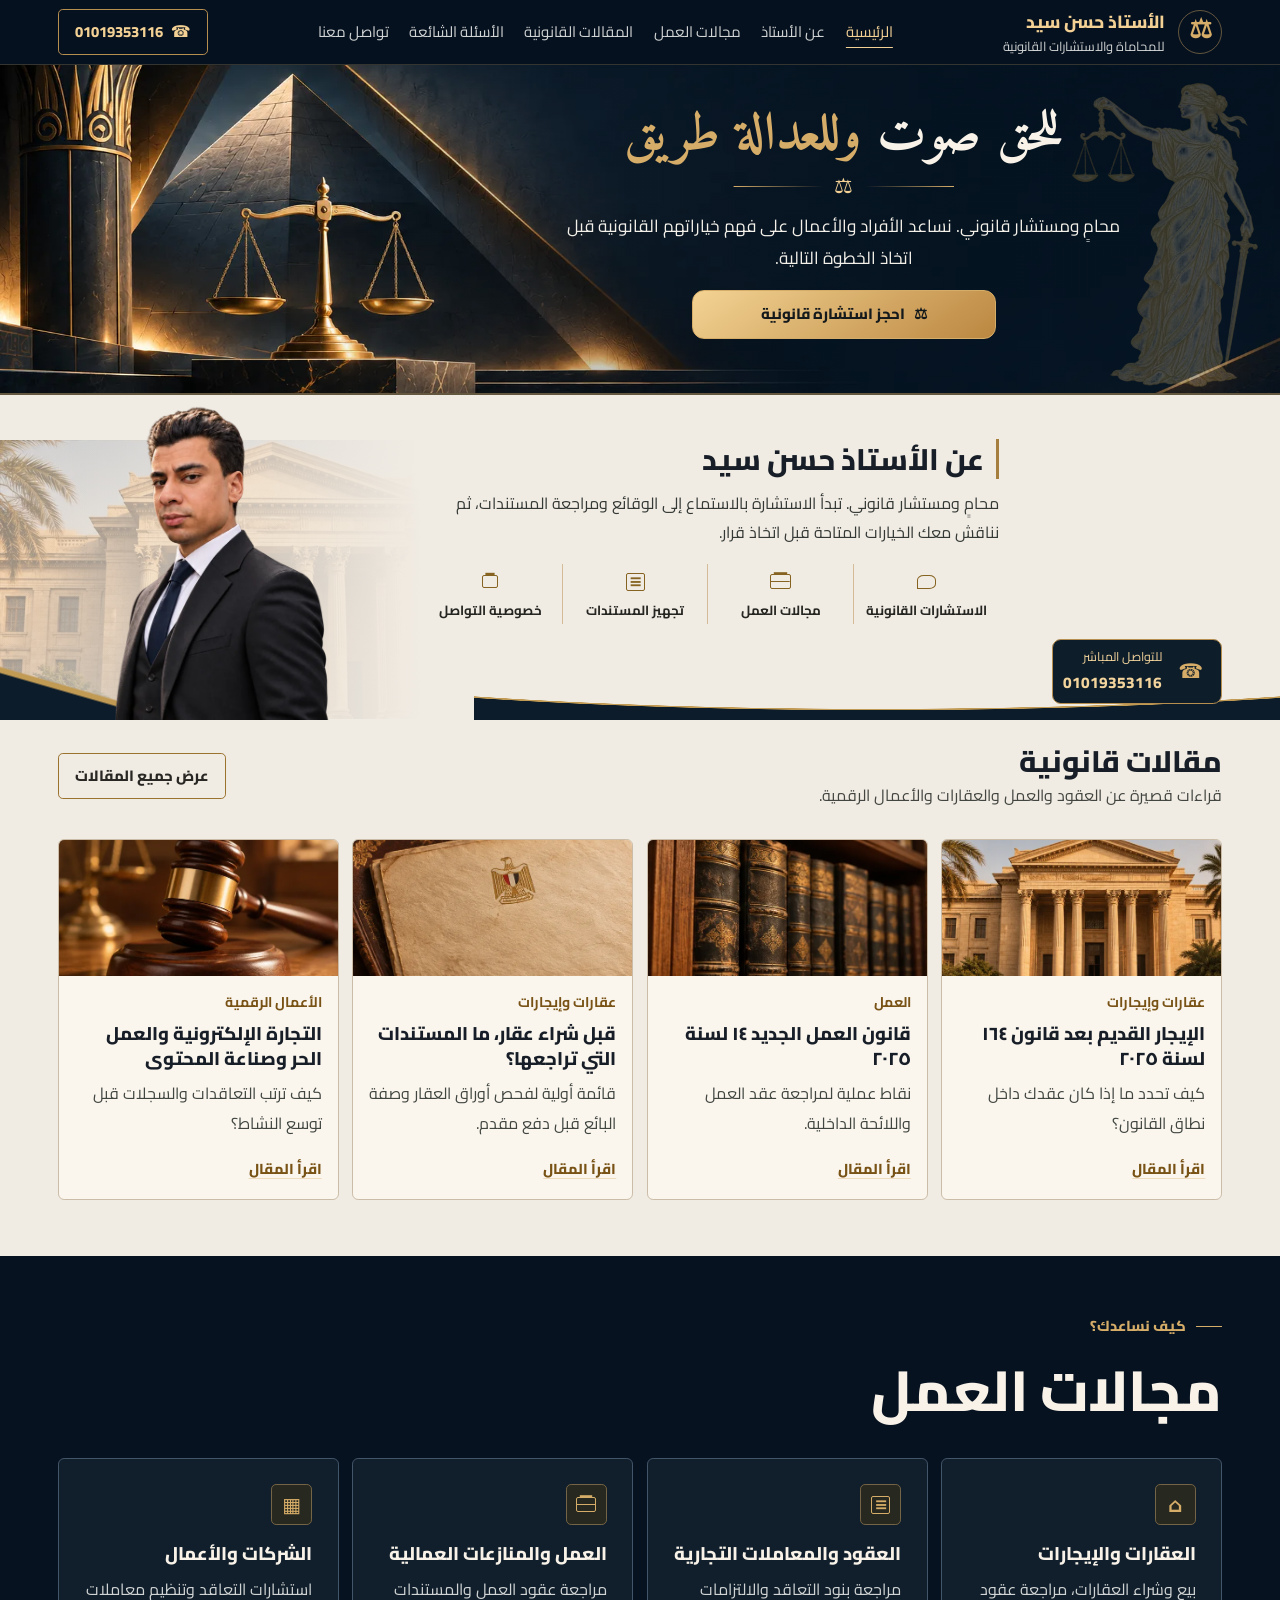
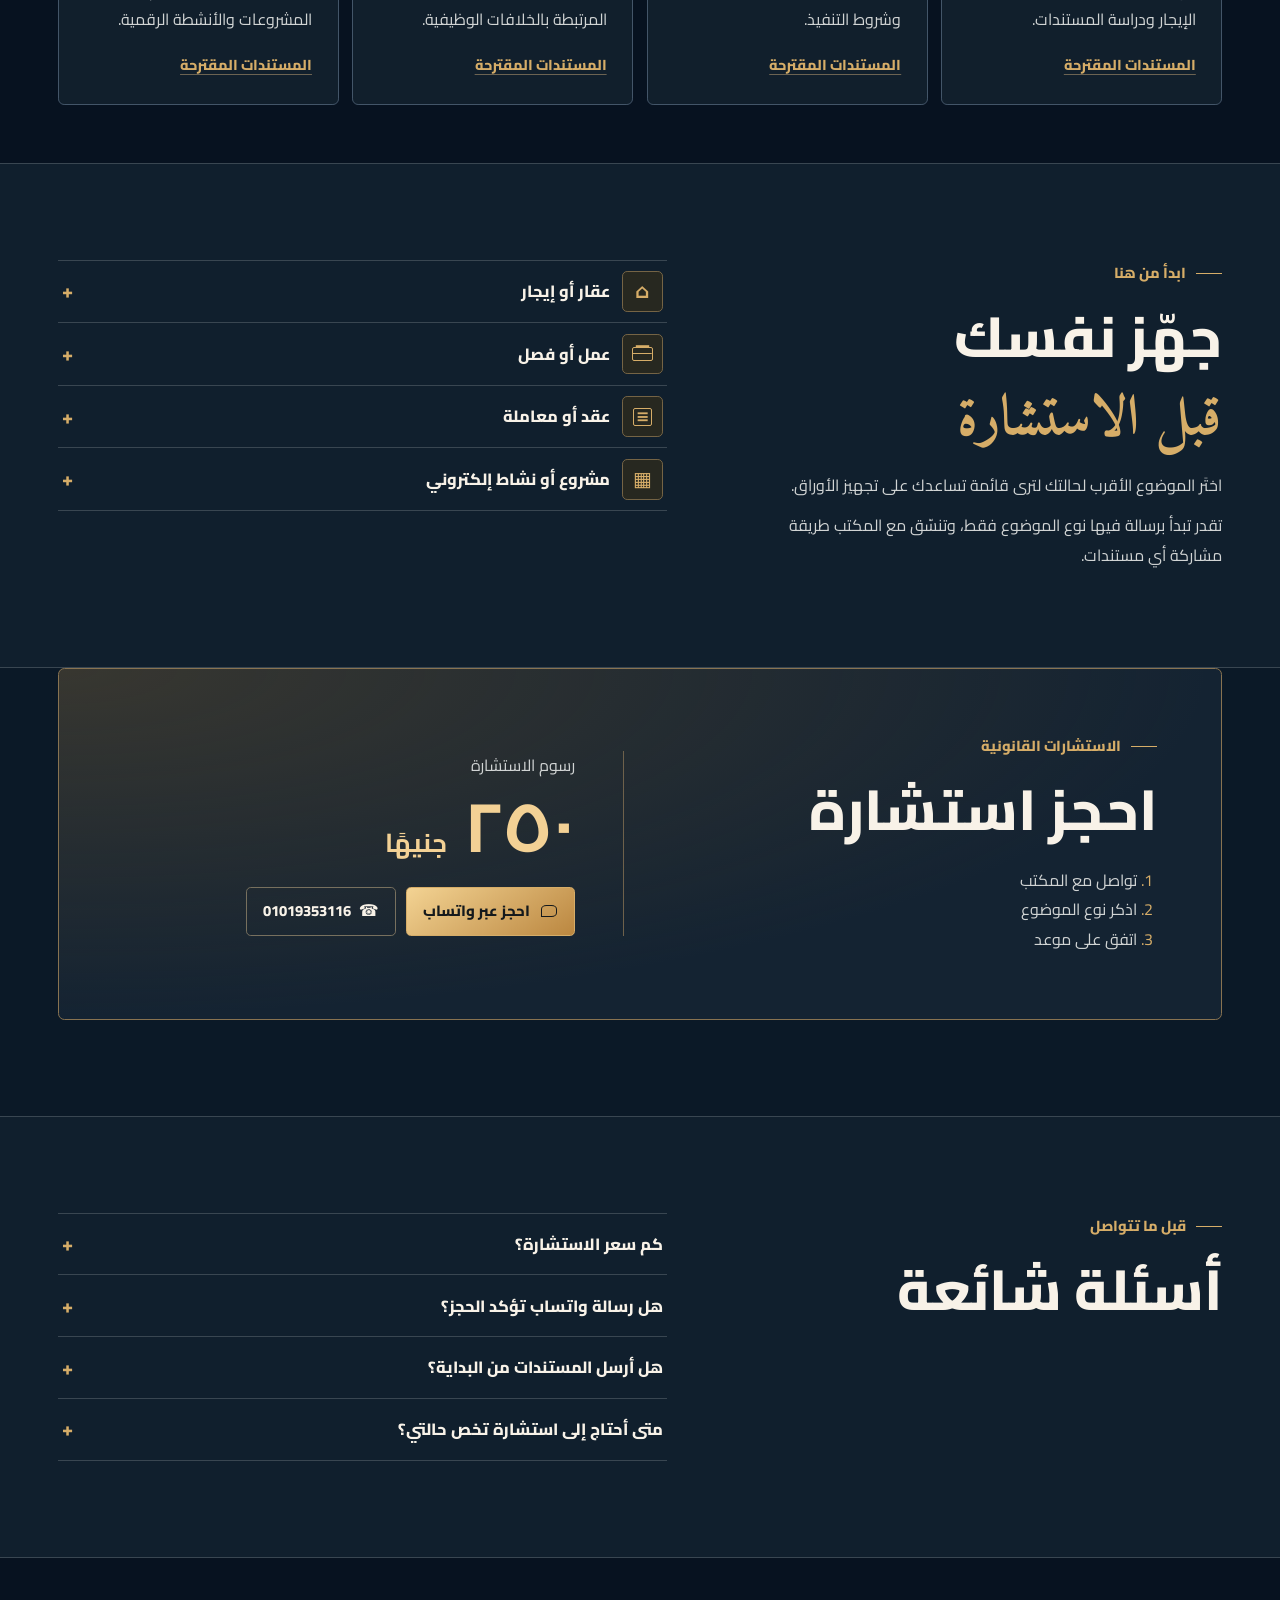
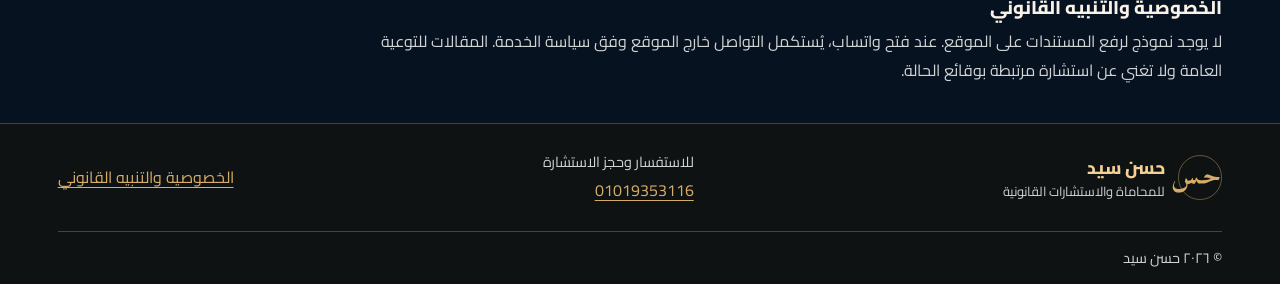
==== index.html @ 7c55c775 "Add approved Hassan Sayed law website" ====
<!doctype html>
<html lang="ar" dir="rtl">
<head>
  <meta charset="utf-8">
  <meta name="viewport" content="width=device-width, initial-scale=1">
  <meta name="theme-color" content="#071220">
  <meta name="description" content="موقع الأستاذ حسن سيد للمحاماة والاستشارات القانونية. تعرّف على مجالات العمل، واقرأ الأدلة القانونية، واحجز استشارتك.">
  <title>حسن سيد | للمحاماة والاستشارات القانونية</title>
  <link rel="preconnect" href="https://fonts.googleapis.com">
  <link rel="preconnect" href="https://fonts.gstatic.com" crossorigin>
  <link href="https://fonts.googleapis.com/css2?family=Amiri:wght@400;700&family=Cairo:wght@400;600;700;800&display=swap" rel="stylesheet">
  <link rel="preload" as="image" href="assets/hero-justice.webp" fetchpriority="high">
  <link rel="stylesheet" href="site.css">
  <script src="site.js" defer></script>
</head>
<body class="home-page">
<a class="skip" href="#main">انتقل للمحتوى</a>
<header class="site-header" id="top">
  <div class="wrap header-inner">
    <a class="brand" href="#top"><span class="brand-mark" aria-hidden="true">⚖</span><span><strong>الأستاذ حسن سيد</strong><small>للمحاماة والاستشارات القانونية</small></span></a>
    <nav id="navigation" aria-label="القائمة الرئيسية"><a class="nav-current" href="#top">الرئيسية</a><a href="#about">عن الأستاذ</a><a href="#practice">مجالات العمل</a><a href="#articles">المقالات القانونية</a><a href="#faq">الأسئلة الشائعة</a><a href="#contact">تواصل معنا</a></nav>
    <a class="btn secondary header-booking" href="tel:+201019353116" aria-label="اتصل على 01019353116"><span class="icon icon-phone" aria-hidden="true"></span><bdi dir="ltr">01019353116</bdi></a>
    <button class="menu-button" type="button" aria-expanded="false" aria-controls="navigation" hidden><span class="icon icon-menu" aria-hidden="true"></span> القائمة</button>
  </div>
</header>
<main id="main">
  <section class="hero" aria-labelledby="hero-title">
    <div class="hero-scene" aria-hidden="true"><span></span><span></span><span></span></div>
    <div class="hero-justice" aria-hidden="true"></div>
    <div class="wrap hero-inner">
      <div class="hero-copy">
        <h1 id="hero-title"><span>للحق صوت</span> <em>وللعدالة طريق</em></h1>
        <div class="hero-ornament" aria-hidden="true">⚖</div>
        <p class="lede">محامٍ ومستشار قانوني. نساعد الأفراد والأعمال على فهم خياراتهم القانونية قبل اتخاذ الخطوة التالية.</p>
        <div class="actions"><a class="btn primary" href="#booking"><span aria-hidden="true">⚖</span> احجز استشارة قانونية</a></div>
      </div>
    </div>
  </section>
  <section class="section about" id="about" aria-labelledby="about-title">
    <div class="wrap about-layout">
      <div class="about-copy">
        <h2 id="about-title">عن الأستاذ حسن سيد</h2>
        <p class="lede">محامٍ ومستشار قانوني. تبدأ الاستشارة بالاستماع إلى الوقائع ومراجعة المستندات، ثم نناقش معك الخيارات المتاحة قبل اتخاذ قرار.</p>
        <nav class="about-links" aria-label="روابط المكتب">
          <a href="#booking"><span class="icon icon-chat" aria-hidden="true"></span>الاستشارات القانونية</a>
          <a href="#practice"><span class="icon icon-case" aria-hidden="true"></span>مجالات العمل</a>
          <a href="#start-here"><span class="icon icon-file" aria-hidden="true"></span>تجهيز المستندات</a>
          <a href="#privacy"><span class="icon icon-lock" aria-hidden="true"></span>خصوصية التواصل</a>
        </nav>
      </div>
      <figure class="about-portrait-frame">
        <img class="about-portrait" src="assets/hassan-cutout.webp" alt="الأستاذ حسن سيد" width="720" height="1080" decoding="async">
      </figure>
      <a class="about-call" href="tel:+201019353116"><span class="icon icon-phone" aria-hidden="true"></span><span>للتواصل المباشر <bdi dir="ltr">01019353116</bdi></span></a>
    </div>
  </section>
  <section class="section articles" id="articles">
    <div class="wrap">
      <header class="section-heading articles-heading"><div><h2>مقالات قانونية</h2><p>قراءات قصيرة عن العقود والعمل والعقارات والأعمال الرقمية.</p></div><button class="btn secondary" type="button" data-article-toggle aria-controls="more-articles" aria-expanded="true" hidden>عرض جميع المقالات</button></header>
      <div class="reading-grid">      <article class="reading-card"><a href="articles/old-rent.html">
        <img class="article-thumb" src="assets/article-court.webp" alt="" width="640" height="360" loading="lazy" decoding="async"><span class="card-category">عقارات وإيجارات</span>
        <h3>الإيجار القديم بعد قانون ١٦٤ لسنة ٢٠٢٥</h3><p>كيف تحدد ما إذا كان عقدك داخل نطاق القانون؟</p><span class="read-link">اقرأ المقال</span>
      </a></article>
      <article class="reading-card"><a href="articles/labor-law.html">
        <img class="article-thumb" src="assets/article-books.webp" alt="" width="640" height="360" loading="lazy" decoding="async"><span class="card-category">العمل</span>
        <h3>قانون العمل الجديد ١٤ لسنة ٢٠٢٥</h3><p>نقاط عملية لمراجعة عقد العمل واللائحة الداخلية.</p><span class="read-link">اقرأ المقال</span>
      </a></article>
      <article class="reading-card"><a href="articles/buying-property.html">
        <img class="article-thumb" src="assets/article-document.webp" alt="" width="640" height="360" loading="lazy" decoding="async"><span class="card-category">عقارات وإيجارات</span>
        <h3>قبل شراء عقار، ما المستندات التي تراجعها؟</h3><p>قائمة أولية لفحص أوراق العقار وصفة البائع قبل دفع مقدم.</p><span class="read-link">اقرأ المقال</span>
      </a></article>
      <article class="reading-card"><a href="articles/ecommerce.html">
        <img class="article-thumb" src="assets/article-gavel.webp" alt="" width="640" height="360" loading="lazy" decoding="async"><span class="card-category">الأعمال الرقمية</span>
        <h3>التجارة الإلكترونية والعمل الحر وصناعة المحتوى</h3><p>كيف ترتب التعاقدات والسجلات قبل توسع النشاط؟</p><span class="read-link">اقرأ المقال</span>
      </a></article>
      <div class="more-articles" id="more-articles">
      <article class="reading-card"><a href="articles/personal-data.html">
        <img class="article-thumb" src="assets/article-document.webp" alt="" width="640" height="360" loading="lazy" decoding="async"><span class="card-category">الأعمال الرقمية</span>
        <h3>حماية بيانات العملاء في المشروعات الصغيرة</h3><p>خطوات لتنظيم البيانات التي يجمعها موقعك أو متجرك.</p><span class="read-link">اقرأ المقال</span>
      </a></article>
      <article class="reading-card"><a href="articles/new-lease.html">
        <img class="article-thumb" src="assets/article-court.webp" alt="" width="640" height="360" loading="lazy" decoding="async"><span class="card-category">عقارات وإيجارات</span>
        <h3>عقد الإيجار الجديد، بنود تراجعها قبل التوقيع</h3><p>راجع المدة والتأمين والصيانة وطريقة التسليم.</p><span class="read-link">اقرأ المقال</span>
      </a></article>
      <article class="reading-card"><a href="articles/online-shopping.html">
        <img class="article-thumb" src="assets/article-gavel.webp" alt="" width="640" height="360" loading="lazy" decoding="async"><span class="card-category">حقوق المستهلك</span>
        <h3>اشتريت أونلاين وواجهتك مشكلة؟</h3><p>ما الذي تحتفظ به قبل التواصل مع البائع أو تقديم شكوى؟</p><span class="read-link">اقرأ المقال</span>
      </a></article>
      <article class="reading-card"><a href="articles/service-contract.html">
        <img class="article-thumb" src="assets/article-books.webp" alt="" width="640" height="360" loading="lazy" decoding="async"><span class="card-category">العقود</span>
        <h3>عقد تقديم خدمة، ما الذي تكتبه قبل بدء الشغل؟</h3><p>نقاط عملية للمستقل وصاحب المشروع قبل الاتفاق.</p><span class="read-link">اقرأ المقال</span>
      </a></article>
      </div></div>
    </div>
  </section>
  <section class="section" id="practice">
    <div class="wrap">
      <header class="section-heading reveal"><p class="eyebrow">كيف نساعدك؟</p><h2>مجالات العمل</h2></header>
      <div class="service-grid"><a class="service-card reveal" href="#prep-property"><span class="icon icon-home" aria-hidden="true"></span><h3>العقارات والإيجارات</h3><p>بيع وشراء العقارات، مراجعة عقود الإيجار ودراسة المستندات.</p><span class="read-link">المستندات المقترحة</span></a><a class="service-card reveal" href="#prep-contracts"><span class="icon icon-file" aria-hidden="true"></span><h3>العقود والمعاملات التجارية</h3><p>مراجعة بنود التعاقد والالتزامات وشروط التنفيذ.</p><span class="read-link">المستندات المقترحة</span></a><a class="service-card reveal" href="#prep-work"><span class="icon icon-case" aria-hidden="true"></span><h3>العمل والمنازعات العمالية</h3><p>مراجعة عقود العمل والمستندات المرتبطة بالخلافات الوظيفية.</p><span class="read-link">المستندات المقترحة</span></a><a class="service-card reveal" href="#prep-business"><span class="icon icon-grid" aria-hidden="true"></span><h3>الشركات والأعمال</h3><p>استشارات التعاقد وتنظيم معاملات المشروعات والأنشطة الرقمية.</p><span class="read-link">المستندات المقترحة</span></a></div>
    </div>
  </section>
  <section class="section start-here" id="start-here">
    <div class="wrap split">
      <header class="section-heading reveal"><p class="eyebrow">ابدأ من هنا</p><h2>جهّز نفسك<br><em>قبل الاستشارة</em></h2><p>اختَر الموضوع الأقرب لحالتك لترى قائمة تساعدك على تجهيز الأوراق.</p><p>تقدر تبدأ برسالة فيها نوع الموضوع فقط، وتنسّق مع المكتب طريقة مشاركة أي مستندات.</p></header>
      <div class="accordions reveal" id="checklists">
        <details id="prep-property"><summary><span class="icon icon-home" aria-hidden="true"></span> عقار أو إيجار</summary><p>جهّز عقد البيع أو الإيجار، سند الملكية المتاح، إيصالات السداد وأي مراسلات مرتبطة بالموضوع.</p></details>
        <details id="prep-work"><summary><span class="icon icon-case" aria-hidden="true"></span> عمل أو فصل</summary><p>جهّز عقد العمل أو العرض الوظيفي، مفردات المرتب، والقرارات أو الرسائل ذات الصلة ورتّبها بالتاريخ.</p></details>
        <details id="prep-contracts"><summary><span class="icon icon-file" aria-hidden="true"></span> عقد أو معاملة</summary><p>جهّز مسودة العقد وبيانات الأطراف والمقابل المتفق عليه، وحدد البنود التي عندك أسئلة عنها.</p></details>
        <details id="prep-business"><summary><span class="icon icon-grid" aria-hidden="true"></span> مشروع أو نشاط إلكتروني</summary><p>جهّز وصفًا للنشاط، وطريقة التحصيل، ونموذج شروط البيع أو الاتفاقات مع العملاء والموردين إن وجد.</p></details>
      </div>
    </div>
  </section>
  <section class="section booking" id="booking">
    <div class="wrap booking-panel reveal">
      <div><p class="eyebrow">الاستشارات القانونية</p><h2>احجز استشارة</h2><ol class="booking-steps"><li>تواصل مع المكتب</li><li>اذكر نوع الموضوع</li><li>اتفق على موعد</li></ol></div>
      <div class="booking-price"><p>رسوم الاستشارة</p><strong>٢٥٠ <small>جنيهًا</small></strong><div class="actions"><a class="btn primary" href="https://wa.me/201019353116?text=%D9%85%D8%B1%D8%AD%D8%A8%D9%8B%D8%A7%D8%8C%20%D8%A3%D8%B1%D8%BA%D8%A8%20%D9%81%D9%8A%20%D8%AD%D8%AC%D8%B2%20%D8%A7%D8%B3%D8%AA%D8%B4%D8%A7%D8%B1%D8%A9%20%D9%82%D8%A7%D9%86%D9%88%D9%86%D9%8A%D8%A9%20%D9%85%D8%B9%20%D8%A7%D9%84%D8%A3%D8%B3%D8%AA%D8%A7%D8%B0%20%D8%AD%D8%B3%D9%86%20%D8%B3%D9%8A%D8%AF."><span class="icon icon-chat" aria-hidden="true"></span> احجز عبر واتساب</a><a class="btn secondary" href="tel:+201019353116"><span class="icon icon-phone" aria-hidden="true"></span> <bdi dir="ltr">01019353116</bdi></a></div></div>
    </div>
  </section>
  <section class="section faq" id="faq">
    <div class="wrap split">
      <header class="section-heading reveal"><p class="eyebrow">قبل ما تتواصل</p><h2>أسئلة شائعة</h2></header>
      <div class="accordions reveal">
        <details><summary>كم سعر الاستشارة؟</summary><p>رسوم الاستشارة ٢٥٠ جنيهًا. يُنسّق الموعد وطريقة الدفع مباشرةً مع المكتب.</p></details>
        <details><summary>هل رسالة واتساب تؤكد الحجز؟</summary><p>الرسالة بداية الطلب، والموعد يتأكد بعد الاتفاق مع المكتب.</p></details>
        <details><summary>هل أرسل المستندات من البداية؟</summary><p>ابدأ بوصف مختصر للموضوع. اتفق مع المكتب أولًا على طريقة آمنة لإرسال المستندات.</p></details>
        <details><summary>متى أحتاج إلى استشارة تخص حالتي؟</summary><p>عندما تحتاج رأيًا مبنيًا على وقائعك ومستنداتك. المقالات هنا للتوعية العامة.</p></details>
      </div>
    </div>
  </section>
  <section class="privacy" id="privacy"><div class="wrap"><h2>الخصوصية والتنبيه القانوني</h2><p>لا يوجد نموذج لرفع المستندات على الموقع. عند فتح واتساب، يُستكمل التواصل خارج الموقع وفق سياسة الخدمة. المقالات للتوعية العامة ولا تغني عن استشارة مرتبطة بوقائع الحالة.</p></div></section>
</main>
<footer class="footer" id="contact">
  <div class="wrap footer-inner">
    <a class="brand" href="#top"><span class="brand-mark" aria-hidden="true">حـس</span><span><strong>حسن سيد</strong><small>للمحاماة والاستشارات القانونية</small></span></a>
    <div class="footer-contact"><span>للاستفسار وحجز الاستشارة</span><a href="tel:+201019353116"><bdi dir="ltr">01019353116</bdi></a></div>
    <a href="#privacy">الخصوصية والتنبيه القانوني</a>
  </div>
  <div class="wrap copyright">© ٢٠٢٦ حسن سيد</div>
</footer>
</body>
</html>
---- site.css ----
:root {
  color-scheme: dark;
  --page: #121718;
  --surface: #1a2020;
  --surface-raised: #202726;
  --gold: #dfbb82;
  --gold-light: #f0d2a3;
  --ink: #f5eee3;
  --muted: #c6c5b9;
  --line: #44483f;
  --serif: "Amiri", Georgia, serif;
  --ease: cubic-bezier(.22,.72,.25,1);
}

* { box-sizing: border-box; }
html { scroll-behavior: smooth; scroll-padding-top: 6.5rem; }
body { margin: 0; background: var(--page); color: var(--ink); font: 400 1rem/1.85 "Cairo", Tahoma, sans-serif; }
[hidden] { display: none !important; }
a { color: inherit; }
h1, h2, h3, p, figure { margin: 0; }
h1, h2, h3 { line-height: 1.36; font-weight: 800; }
h2 { font-size: clamp(2rem, 4.4vw, 3.65rem); }
h3 { font-size: 1.15rem; }
em { font-family: var(--serif); font-style: normal; color: var(--gold); }
a:focus-visible, button:focus-visible, summary:focus-visible { outline: 2px solid var(--gold-light); outline-offset: 4px; }
.wrap { width: min(87%, 78rem); margin-inline: auto; }
.skip { position: fixed; inset: .7rem .7rem auto auto; z-index: 100; padding: .6rem 1rem; border-radius: .3rem; background: var(--gold); color: var(--page); transform: translateY(-160%); }
.skip:focus { transform: translateY(0); }

.site-header {
  position: sticky; top: 0; z-index: 5;
  background: #121718f4; border-bottom: 1px solid var(--line);
  backdrop-filter: blur(12px);
}
.header-inner { display: flex; align-items: center; justify-content: space-between; gap: 1.5rem; min-height: 5.35rem; }
.brand { display: inline-flex; gap: .8rem; align-items: center; text-decoration: none; white-space: nowrap; }
.brand-mark {
  display: grid; place-items: center; flex: 0 0 auto;
  width: 2.8rem; height: 2.8rem; border: 1px solid #9c7d56;
  border-radius: .25rem; background: #24231e; color: var(--gold);
  font: 700 1.4rem/1 var(--serif);
  transition: transform .38s var(--ease), background .25s;
}
.brand strong, .brand small { display: block; line-height: 1.55; }
.brand strong { font-size: 1.1rem; font-weight: 800; }
.brand small { font-size: .81rem; color: var(--muted); }
nav { display: flex; gap: clamp(.8rem, 2.4vw, 2.1rem); align-items: center; }
nav a { text-decoration: none; color: var(--muted); font-size: .94rem; white-space: nowrap; transition: color .2s; }
nav a:focus-visible { color: var(--gold-light); }
.btn, .menu-button {
  display: inline-flex; align-items: center; justify-content: center; gap: .6rem;
  min-height: 2.85rem; padding: .58rem 1rem; border: 1px solid transparent; border-radius: .3rem;
  font: 800 .93rem/1.5 "Cairo", Tahoma, sans-serif; text-decoration: none; text-align: center;
  transition: transform .32s var(--ease), background .24s, border-color .24s, color .24s, box-shadow .24s;
}
.menu-button { display: none; }
.primary { background: var(--gold); color: #1d1a15; border-color: var(--gold); }
.secondary, .menu-button { border-color: #77705e; color: var(--ink); background: transparent; }
.actions { display: flex; flex-wrap: wrap; gap: .65rem; align-items: center; }
.actions .btn { min-height: 3.05rem; }
.btn:active, .menu-button:active, .service-card:active, .reading-card a:active { transform: scale(.975); }

.hero { overflow: hidden; background: radial-gradient(ellipse at 16% 20%, #28251e, transparent 65%), var(--page); border-bottom: 1px solid var(--line); }
.hero-inner { display: grid; grid-template-columns: 1.03fr .97fr; align-items: center; gap: clamp(2rem, 6vw, 6.5rem); padding-block: clamp(2rem, 5vh, 4.25rem); min-height: calc(100svh - 5.35rem); }
.hero-copy { padding-block: 1.75rem; min-width: 0; }
.eyebrow { display: flex; align-items: center; gap: .65rem; color: var(--gold); font-size: .91rem; font-weight: 800; margin-bottom: .8rem; }
.eyebrow::before { content: ""; width: 1.65rem; height: 1px; background: currentColor; flex: 0 0 auto; }
.hero h1 { font-size: clamp(2.8rem, 6.1vw, 5.85rem); line-height: 1.1; }
.hero h1 em { display: inline-block; font-size: 1.13em; line-height: 1.33; }
.lede { color: var(--muted); font-size: clamp(1rem, 1.35vw, 1.17rem); max-width: 35rem; }
.hero .lede { margin-block: .7rem 1.45rem; }
.hero-fee { color: var(--muted); margin-top: 1.3rem; font-size: .94rem; }
.hero-fee strong { color: var(--ink); margin-inline-start: .45rem; }
.portrait { position: relative; height: clamp(28rem, 75svh, 48rem); overflow: hidden; border: 1px solid #77705e; border-radius: .4rem; background: #292722; isolation: isolate; }
.portrait::after { content: ""; position: absolute; z-index: 1; inset: 0; background: linear-gradient(to top, #0e1111ee 0%, transparent 41%); pointer-events: none; }
.portrait img { display: block; width: 100%; height: 100%; object-fit: cover; object-position: 50% 38%; }
.portrait figcaption { position: absolute; z-index: 2; inset: auto 1.35rem 1.35rem; padding-inline-start: .85rem; border-inline-start: 2px solid var(--gold); }
.portrait figcaption strong, .portrait figcaption span { display: block; }
.portrait figcaption span { color: #e3ded3; font-size: .91rem; }
.portrait figcaption strong { font-size: 1.2rem; }

.section { padding-block: clamp(3.75rem, 7.5vw, 7.1rem); }
.about, .start-here, .faq { background: var(--surface); border-block: 1px solid var(--line); }
.split { display: grid; grid-template-columns: .88fr 1.12fr; align-items: start; gap: clamp(1.5rem, 6vw, 6rem); }
.about .split { align-items: center; }
.underlined { display: inline-block; color: var(--gold); text-underline-offset: .33em; margin-top: .8rem; font-weight: 700; }
.section-heading { margin-bottom: 1.75rem; }
.split .section-heading { margin-bottom: 0; }
.section-heading > p:not(.eyebrow) { color: var(--muted); max-width: 36rem; margin-top: .7rem; }
.service-grid, .reading-grid { display: grid; grid-template-columns: repeat(4, minmax(0, 1fr)); gap: .85rem; }
.service-card, .reading-card a {
  display: flex; flex-direction: column; align-items: flex-start; height: 100%; min-width: 0;
  padding: clamp(1rem, 2vw, 1.8rem); border-radius: .38rem; border: 1px solid var(--line);
  background: var(--surface); text-decoration: none; overflow-wrap: anywhere;
  transition: transform .36s var(--ease), background .25s, border-color .25s, box-shadow .25s;
}
.service-card h3, .reading-card h3 { margin-bottom: .55rem; }
.service-card p, .reading-card p { color: var(--muted); margin-bottom: 1.1rem; }
.read-link { margin-top: auto; font-weight: 800; font-size: .9rem; color: var(--gold); text-decoration: underline; text-underline-offset: .3em; text-decoration-color: #dfbb8270; }
.reading-card .icon { align-self: flex-end; margin-bottom: .6rem; }
.service-card .icon { margin-bottom: 1rem; }
.card-category { color: var(--gold); font-size: .88rem; font-weight: 700; margin-bottom: .35rem; }

.accordions { border-top: 1px solid var(--line); }
details { border-bottom: 1px solid var(--line); }
details:target { border-color: var(--gold); }
summary { display: flex; gap: .75rem; min-height: 3.8rem; align-items: center; padding: .65rem .25rem; cursor: pointer; list-style: none; font-size: 1.02rem; font-weight: 800; transition: color .2s; }
summary::-webkit-details-marker { display: none; }
summary::after { content: "+"; flex: 0 0 auto; margin-inline-start: auto; color: var(--gold); font-size: 1.25rem; line-height: 1; }
details[open] summary::after { content: "−"; }
details p { color: var(--muted); padding: 0 .25rem 1.05rem; }
.booking { background: #171c1c; padding-top: 0; }
.articles { background: #171c1c; }
.booking-panel {
  display: grid; grid-template-columns: 1fr 1fr; align-items: center; gap: 2rem;
  padding: clamp(1.4rem, 5vw, 4rem); border: 1px solid #887351; border-radius: .4rem;
  background: radial-gradient(ellipse at left top, #393021, transparent 76%), #22241f;
}
.booking-steps { margin-block: 1.05rem 0; padding-inline-start: 1.25rem; color: var(--muted); }
.booking-steps li::marker { color: var(--gold); }
.booking-price { padding-inline-start: clamp(1rem, 4vw, 3rem); border-inline-start: 1px solid #6e614b; }
.booking-price > p { color: var(--muted); }
.booking-price > strong { display: block; color: var(--gold-light); font-size: clamp(2.55rem, 6vw, 4.5rem); line-height: 1.25; margin-bottom: 1rem; }
.booking-price small { font-size: .36em; font-weight: 700; }
.privacy { padding-block: 2.3rem; background: var(--page); }
.privacy h2 { font-size: 1.15rem; margin-bottom: .45rem; }
.privacy p { max-width: 54rem; color: var(--muted); }
.footer { border-top: 1px solid var(--line); background: #0e1213; }
.footer-inner { display: flex; justify-content: space-between; align-items: center; flex-wrap: wrap; padding-block: 1.6rem; gap: 1.15rem 2rem; }
.footer-contact { display: grid; }
.footer-contact span, .copyright { color: var(--muted); font-size: .9rem; }
.footer a:not(.brand), .article-sources a { color: var(--gold); text-underline-offset: .26em; }
.copyright { padding-block: .8rem; border-top: 1px solid var(--line); }

.article-page { padding: clamp(2.25rem, 6vw, 5.5rem) 6%; background: radial-gradient(ellipse at top, #28251e, transparent 45%), var(--page); }
.article-body { max-width: 46rem; margin: auto; }
.article-body header { padding-bottom: 1.6rem; border-bottom: 1px solid var(--line); margin-bottom: 1.75rem; }
.article-body h1 { font-size: clamp(2rem, 5.4vw, 3.85rem); margin-bottom: .85rem; }
.article-body > p { font-size: clamp(1rem, 1.45vw, 1.15rem); line-height: 2.05; margin-bottom: 1.1rem; }
.article-sources, .article-note { margin-block: 1.6rem; padding: 1rem 1.15rem; border: 1px solid var(--line); border-radius: .35rem; background: var(--surface); }
.article-sources h2 { font-size: 1.08rem; }
.article-sources ul { margin: .4rem 0 0; padding-inline-start: 1.2rem; }
.article-note { color: var(--muted); }

.icon {
  --icon-size: 2.55rem;
  display: inline-grid; place-items: center; flex: 0 0 auto; width: var(--icon-size); height: var(--icon-size);
  color: var(--gold); border-radius: .32rem; border: 1px solid #756445; background: #272820;
  font: 700 1.25rem/1 system-ui, sans-serif; transition: transform .43s var(--ease), background .2s, color .2s;
}
.icon::before { display: block; }
.icon-home::before { content: "⌂"; }
.icon-file::before { content: "≡"; border: 1px solid currentColor; border-radius: 2px; padding: 0 .12em; font-size: .8em; }
.icon-case::before { content: ""; width: .92em; height: .64em; border: 1px solid currentColor; border-radius: 2px; background: linear-gradient(currentColor,currentColor) center 46% / 100% 1px no-repeat; box-shadow: 0 -.28em 0 -.19em currentColor; }
.icon-grid::before { content: "▦"; }
.icon-book::before { content: "§"; }
.icon-phone::before { content: "☎"; }
.icon-chat::before { content: ""; width: .85em; height: .63em; border: 1px solid currentColor; border-radius: 35% 35% 35% 0; }
.icon-calendar::before { content: "▤"; }
.icon-menu::before { content: "☰"; }
.btn .icon, .menu-button .icon { --icon-size: 1.15rem; color: currentColor; background: transparent; border: 0; font-size: 1rem; }
.service-card:focus-visible .icon, .reading-card a:focus-visible .icon, .btn:focus-visible .icon, summary:focus-visible .icon { transform: translateY(-2px) rotate(-8deg); }

@media (hover: hover) and (pointer: fine) {
  nav a:hover, summary:hover { color: var(--gold-light); }
  .btn:hover { transform: translateY(-3px); }
  .primary:hover { background: var(--gold-light); border-color: var(--gold-light); box-shadow: 0 .45rem 1.4rem #0004; }
  .secondary:hover, .menu-button:hover { background: #282a22; border-color: var(--gold); }
  .service-card:hover, .reading-card a:hover { transform: translateY(-4px); background: var(--surface-raised); border-color: #a78b62; box-shadow: 0 .65rem 1.2rem #0004; }
  .brand:hover .brand-mark, .service-card:hover .icon, .reading-card a:hover .icon, .btn:hover .icon, summary:hover .icon { transform: translateY(-3px) rotate(-9deg) scale(1.08); }
}
@media (prefers-reduced-motion: no-preference) {
  .hero-copy { animation: enter .65s var(--ease) both; }
  .portrait { animation: enter .85s var(--ease) both; }
  .reveal.shown, .reading-card.shown { animation: enter .55s var(--ease) both; }
}
@keyframes enter { from { opacity: .35; transform: translateY(.8rem); } to { opacity: 1; transform: translateY(0); } }

@media (max-width: 62rem) {
  .wrap { width: 90%; }
  .header-inner { gap: .8rem; }
  .header-booking { display: none; }
  .service-grid, .reading-grid { grid-template-columns: repeat(2, minmax(0, 1fr)); }
}
@media (max-width: 48rem) {
  html { scroll-padding-top: 5rem; }
  .header-inner { min-height: 4.4rem; flex-wrap: wrap; gap: 0 .6rem; }
  .menu-button { display: inline-flex; order: 1; min-height: 2.65rem; cursor: pointer; padding-inline: .65rem; }
  nav { order: 2; flex-basis: 100%; flex-wrap: wrap; gap: 0 1rem; padding-block: .25rem .5rem; }
  .nav-enhanced nav { display: none; }
  .nav-enhanced nav.open { display: flex; }
  nav a { display: inline-flex; align-items: center; min-height: 2.75rem; }
  .hero-inner, .split, .booking-panel { grid-template-columns: minmax(0, 1fr); }
  .hero-inner { min-height: 0; padding-block: 1.1rem 1.65rem; gap: .5rem; }
  .hero h1 { font-size: clamp(2.6rem, 10vw, 4.4rem); }
  .portrait { height: clamp(22rem, 103vw, 38rem); }
  .portrait img { object-position: 50% 34%; }
  .booking-price { padding-top: 1rem; padding-inline-start: 0; border-inline-start: 0; border-top: 1px solid #6e614b; }
}
@media (max-width: 27rem) {
  .reading-grid { grid-template-columns: minmax(0, 1fr); }
  .service-card .read-link { font-size: .85rem; }
  .brand { gap: .5rem; }
  .brand small { font-size: .72rem; }
  .article-page + .footer .footer-inner { display: grid; }
}
@media (max-width: 21rem) {
  .service-grid { grid-template-columns: minmax(0, 1fr); }
}
@media (prefers-reduced-motion: reduce) {
  html { scroll-behavior: auto; }
  *, *::before, *::after { animation: none !important; transition: none !important; }
}

/* Homepage art direction and short assembly sequence. */
:root { --page:#071220; --surface:#111f2c; --surface-raised:#1b3040; --gold:#d6ad68; --gold-light:#f3d195; --ink:#f8f2e8; --muted:#d1d4d4; --line:#394651; }
.site-header { background:#071220f5; border-color:#907b5655; }
.home-page .wrap { width:min(91%, 96rem); }
.home-page .header-inner { min-height:4rem; gap:.75rem 1.25rem; }
.home-page .brand-mark { order:-1; color:var(--gold); background:transparent; border:1px solid #d6ad6870; border-radius:50%; font-size:1.65rem; }
.home-page .brand strong { color:var(--gold-light); }
.home-page #navigation { gap:clamp(.7rem, 1.6vw, 1.9rem); }
.home-page .nav-current { color:var(--gold-light); text-decoration:underline; text-underline-offset:.65em; }
.home-page .header-booking { color:var(--gold-light); border-color:#b68e50; }
.home-page .hero { position:relative; isolation:isolate; background:#091422; border-bottom:2px solid #d6ad6870; }
.hero-scene, .hero-scene span, .hero::after, .hero-justice { position:absolute; inset:0; pointer-events:none; }
.hero-scene span { background:url("assets/hero-justice.webp") left center / 100% 188% no-repeat; }
.hero-scene span:nth-child(1) { clip-path:inset(0 0 66.5% 0); --piece-x:-1.25rem; }
.hero-scene span:nth-child(2) { clip-path:inset(33.2% 0 33.2% 0); --piece-x:1.25rem; --piece-delay:135ms; }
.hero-scene span:nth-child(3) { clip-path:inset(66.5% 0 0 0); --piece-x:-.9rem; --piece-delay:270ms; }
.home-page .hero::after { content:""; background:linear-gradient(270deg,#09142260, #09142237 58%, transparent 76%); }
.hero-justice { z-index:1; inset:auto 0 0 auto; width:18%; height:96%; background:url("assets/lady-justice.webp") right bottom / contain no-repeat; opacity:.32; }
.home-page .hero-inner { position:relative; z-index:2; display:flex; min-height:clamp(20.5rem,21.5vw,25rem); padding-block:1.6rem 2.6rem; }
.home-page .hero-copy { width:55%; margin-inline-start:5%; padding:0; text-align:center; animation:none; min-width:0; }
.home-page .hero h1 { font:700 clamp(2rem,4.15vw,4.7rem)/1.26 var(--serif); }
.hero h1 span, .home-page .hero h1 em { display:inline-block; font:inherit; }
.hero-ornament { display:flex; align-items:center; justify-content:center; gap:.7rem; color:var(--gold-light); font-size:1.3rem; line-height:1; margin-block:.35rem .85rem; }
.hero-ornament::before, .hero-ornament::after { content:""; width:clamp(2.75rem,7vw,6rem); height:1px; background:linear-gradient(90deg,transparent,var(--gold)); }
.hero-ornament::after { transform:scaleX(-1); }
.home-page .hero .lede { color:#f3f0e9; margin:.4rem auto 1rem; }
.home-page .hero .actions { justify-content:center; }
.home-page .hero .primary { min-width:min(100%,19rem); border-radius:.75rem; }

.home-page .about, .home-page .articles { color:#171e27; background:#f0ebe3; }
.home-page .about { position:relative; isolation:isolate; padding:0; border:0; }
.home-page .about::before { content:""; position:absolute; inset:0; z-index:-1; pointer-events:none; background:linear-gradient(90deg,transparent,#f0ebe3 33%),linear-gradient(0deg,#f0ebe3ab,#f0ebe36b),url("assets/article-court.webp") left bottom / auto 86% no-repeat; }
.home-page .about::after {
  content:""; position:absolute; z-index:-1; inset:auto 0 0; height:4.25rem; pointer-events:none;
  background:
    radial-gradient(ellipse 100% 135% at 50% -49%,transparent 98%,#c19a54 98.4% 99.5%,#0c1c2a 100%) right bottom / 63% 100% no-repeat,
    linear-gradient(16deg,#0c1c2a 23%,#c19a54 24% 26%,transparent 27%) left bottom / 36% 100% no-repeat;
}
.about-layout {
  display:grid; grid-template-columns:minmax(9rem,12.5rem) minmax(0,1fr) minmax(0,.58fr);
  grid-template-areas:"call bio portrait"; position:relative; min-height:20.3rem;
  column-gap:clamp(.8rem,1.85vw,2rem); align-items:center;
}
.about-copy { grid-area:bio; position:relative; z-index:2; width:100%; padding-block:1.55rem 4.8rem; }
.about h2 { font:800 clamp(1.65rem,2.32vw,2.45rem)/1.35 "Cairo",Tahoma,sans-serif; padding-inline-start:.72rem; border-inline-start:3px solid #a67e3e; }
.about .lede { color:#343935; font-size:1rem; line-height:1.8; margin:.65rem 0 1.1rem; }
.about-links { display:grid; grid-template-columns:repeat(4,minmax(0,1fr)); gap:.4rem 0; padding:0; }
.about-links a { display:flex; min-width:0; flex-direction:column; align-items:center; justify-content:flex-start; gap:.3rem; padding:.2rem .38rem; color:#252521; font-size:.83rem; font-weight:700; line-height:1.5; white-space:normal; text-align:center; }
.about-links a + a { border-inline-start:1px solid #b78e4e80; }
.about-links a:hover, .about-links a:focus-visible { color:#724911; }
.about-links .icon { background:transparent; border:0; color:#866321; width:1.8rem; height:1.8rem; }
.icon-lock::before { content:""; width:.7em; height:.55em; border:1px solid currentColor; border-radius:.1em; box-shadow:0 -.28em 0 -.17em currentColor; }
.about-portrait-frame { grid-area:portrait; position:relative; z-index:1; align-self:end; width:100%; height:clamp(20rem,23vw,26rem); margin-top:-3.15rem; overflow:hidden; }
.about-portrait { width:100%; height:100%; display:block; object-fit:cover; object-position:50% 0%; }
.about-call { grid-area:call; z-index:3; align-self:end; justify-self:start; margin-bottom:1rem; display:flex; align-items:center; gap:.5rem; color:#f2d49c; background:#0e1d2a; border:1px solid #b78e4e; border-radius:.55rem; padding:.35rem .65rem; font-size:.78rem; text-decoration:none; }
.about-call bdi { display:block; font-size:.97rem; font-weight:800; }
.about-call .icon { border:none; background:transparent; }
.home-page .articles { padding-block:1.35rem 3.5rem; }
.articles-heading { display:flex; justify-content:space-between; align-items:center; flex-wrap:wrap; gap:1rem; }
.articles-heading h2 { font:800 clamp(1.65rem,2.32vw,2.45rem)/1.35 "Cairo",Tahoma,sans-serif; }
.articles-heading p { color:#434640; }
.articles-heading .btn { border-color:#9b732e; color:#282723; cursor:pointer; }
.articles-heading .btn:hover { background:#e4d7c2; }
.more-articles { display:contents; }
.home-page .reading-card { min-width:0; }
.home-page .reading-card a { background:#faf6ee; border-color:#cbbca7; overflow:hidden; padding:0 1rem 1rem; }
.home-page .reading-card a:hover { background:#fffaf2; }
.home-page .reading-card p { color:#414640; }
.home-page .reading-card .card-category, .home-page .reading-card .read-link { color:#795316; }
.home-page .articles :focus-visible, .about-links :focus-visible { outline-color:#795316; }
.article-thumb { display:block; width:calc(100% + 2rem); max-width:none; height:auto; aspect-ratio:2.05; object-fit:cover; margin:0 -1rem .8rem; }
.home-page #practice { padding-block:clamp(2.5rem,4.5vw,4.5rem); }
.booking { background:#0b1927; }
.start-here, .faq { background:#101f2d; }
.booking-panel { background:radial-gradient(ellipse at left top,#6d542d66,transparent 70%),#142332; }
.primary { background:linear-gradient(145deg,#f3d393,#bb8740); color:#14191c; border-color:#d6ad68; }
.service-card { border-color:#435568; }

@media (prefers-reduced-motion:no-preference) {
  .hero.assemble, .about-portrait.assemble { --assembly-ease:cubic-bezier(.32,.08,.23,1); }
  .hero.assemble .hero-scene span { animation:scene-piece 850ms var(--assembly-ease) var(--piece-delay,0ms) backwards; }
  .hero.assemble .hero-justice { animation:justice-piece 780ms var(--assembly-ease) 230ms backwards; }
  .hero.assemble h1 span, .hero.assemble h1 em, .hero.assemble .hero-ornament, .hero.assemble .lede, .hero.assemble .actions {
    animation:hero-type 650ms var(--assembly-ease) var(--type-delay,300ms) backwards;
  }
  .hero.assemble h1 em { --type-delay:440ms; }
  .hero.assemble .hero-ornament { --type-delay:550ms; }
  .hero.assemble .lede { --type-delay:620ms; }
  .hero.assemble .actions { --type-delay:760ms; }
  .about-portrait.assemble { animation:portrait-piece 1020ms var(--assembly-ease) backwards; }
}
@keyframes scene-piece {
  from { opacity:.72; transform:translateX(var(--piece-x)); }
  to { opacity:1; transform:none; }
}
@keyframes justice-piece {
  from { opacity:.19; transform:translateX(.55rem); }
  to { opacity:.32; transform:none; }
}
@keyframes hero-type {
  from { opacity:.62; transform:translateY(.55rem); }
  to { opacity:1; transform:none; }
}
@keyframes portrait-piece {
  from { opacity:.65; clip-path:polygon(12% 0, 100% 0, 100% 100%, 26% 100%); transform:translateX(-.55rem); }
  to { opacity:1; clip-path:polygon(0 0, 100% 0, 100% 100%, 0 100%); transform:none; }
}

@media(max-width:68rem) {
  .home-page .header-booking { display:none; }
  .home-page .about::after { height:2.6rem; }
  .about-layout { grid-template-columns:minmax(0,1fr) minmax(0,.65fr); grid-template-areas:"bio portrait" "call portrait"; min-height:0; }
  .about-copy { padding-block:1.6rem .8rem; }
  .about-call { margin-bottom:1rem; }
  .about-portrait-frame { height:19.25rem; margin-top:-1.5rem; }
}
@media(max-width:60rem) {
  .home-page .header-inner { flex-wrap:wrap; }
  .home-page .menu-button { display:inline-flex; order:1; cursor:pointer; }
  .home-page #navigation { order:2; flex-basis:100%; flex-wrap:wrap; padding-block:.3rem .6rem; }
  .home-page #navigation a { display:inline-flex; align-items:center; min-height:2.5rem; }
  .home-page .nav-enhanced #navigation { display:none; }
  .home-page .nav-enhanced #navigation.open { display:flex; }
}
@media(max-width:48rem) {
  .home-page .brand-mark { width:2.3rem; height:2.3rem; font-size:1.35rem; }
  .home-page .brand strong { font-size:1rem; }
  .home-page .brand small { font-size:.7rem; }
  .home-page .hero-inner { min-height:26rem; padding-block:2.75rem; }
  .home-page .hero-copy { width:100%; margin:0; }
  .home-page .hero h1 { font-size:clamp(2rem,8.4vw,3.6rem); }
  .hero-scene span { background-size:cover; background-position:30% center; }
  .home-page .hero::after { background:linear-gradient(0deg,#06101be0,#06101ba6 65%,#06101b75); }
  .hero-justice { display:none; }
  .about-layout { grid-template-columns:minmax(0,1fr); grid-template-areas:"bio" "portrait" "call"; row-gap:.6rem; }
  .about-copy { padding-block:1.25rem .2rem; }
  .about-portrait-frame { justify-self:center; width:min(78%,20rem); height:clamp(13rem,59vw,18rem); margin:0; }
  .about-call { justify-self:center; margin-block:.25rem 1rem; }
  .home-page .about::after { display:none; }
  .about-links { grid-template-columns:repeat(2,minmax(0,1fr)); }
  .about-links a { min-height:3.5rem; }
  .about-links a:nth-child(odd) { border-inline-start:0; }
  .articles-heading { align-items:flex-start; gap:.55rem; }
}
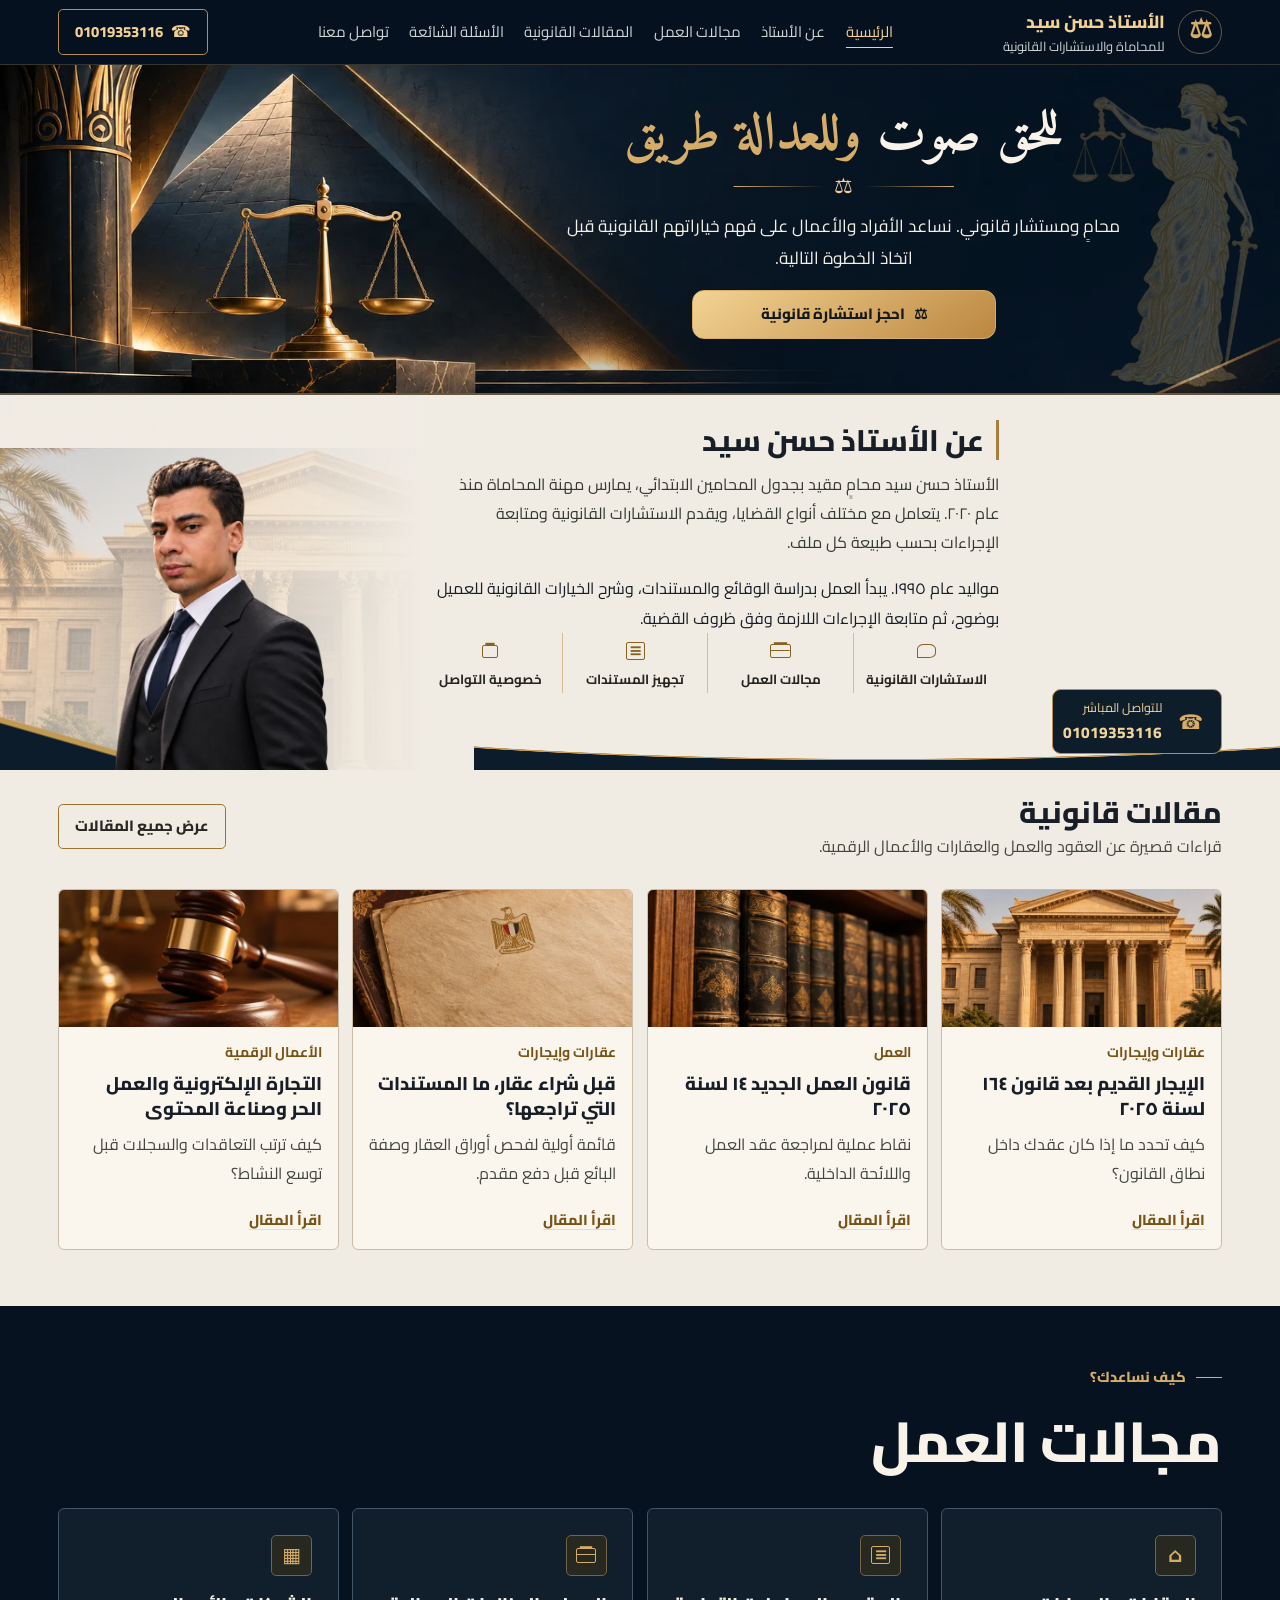
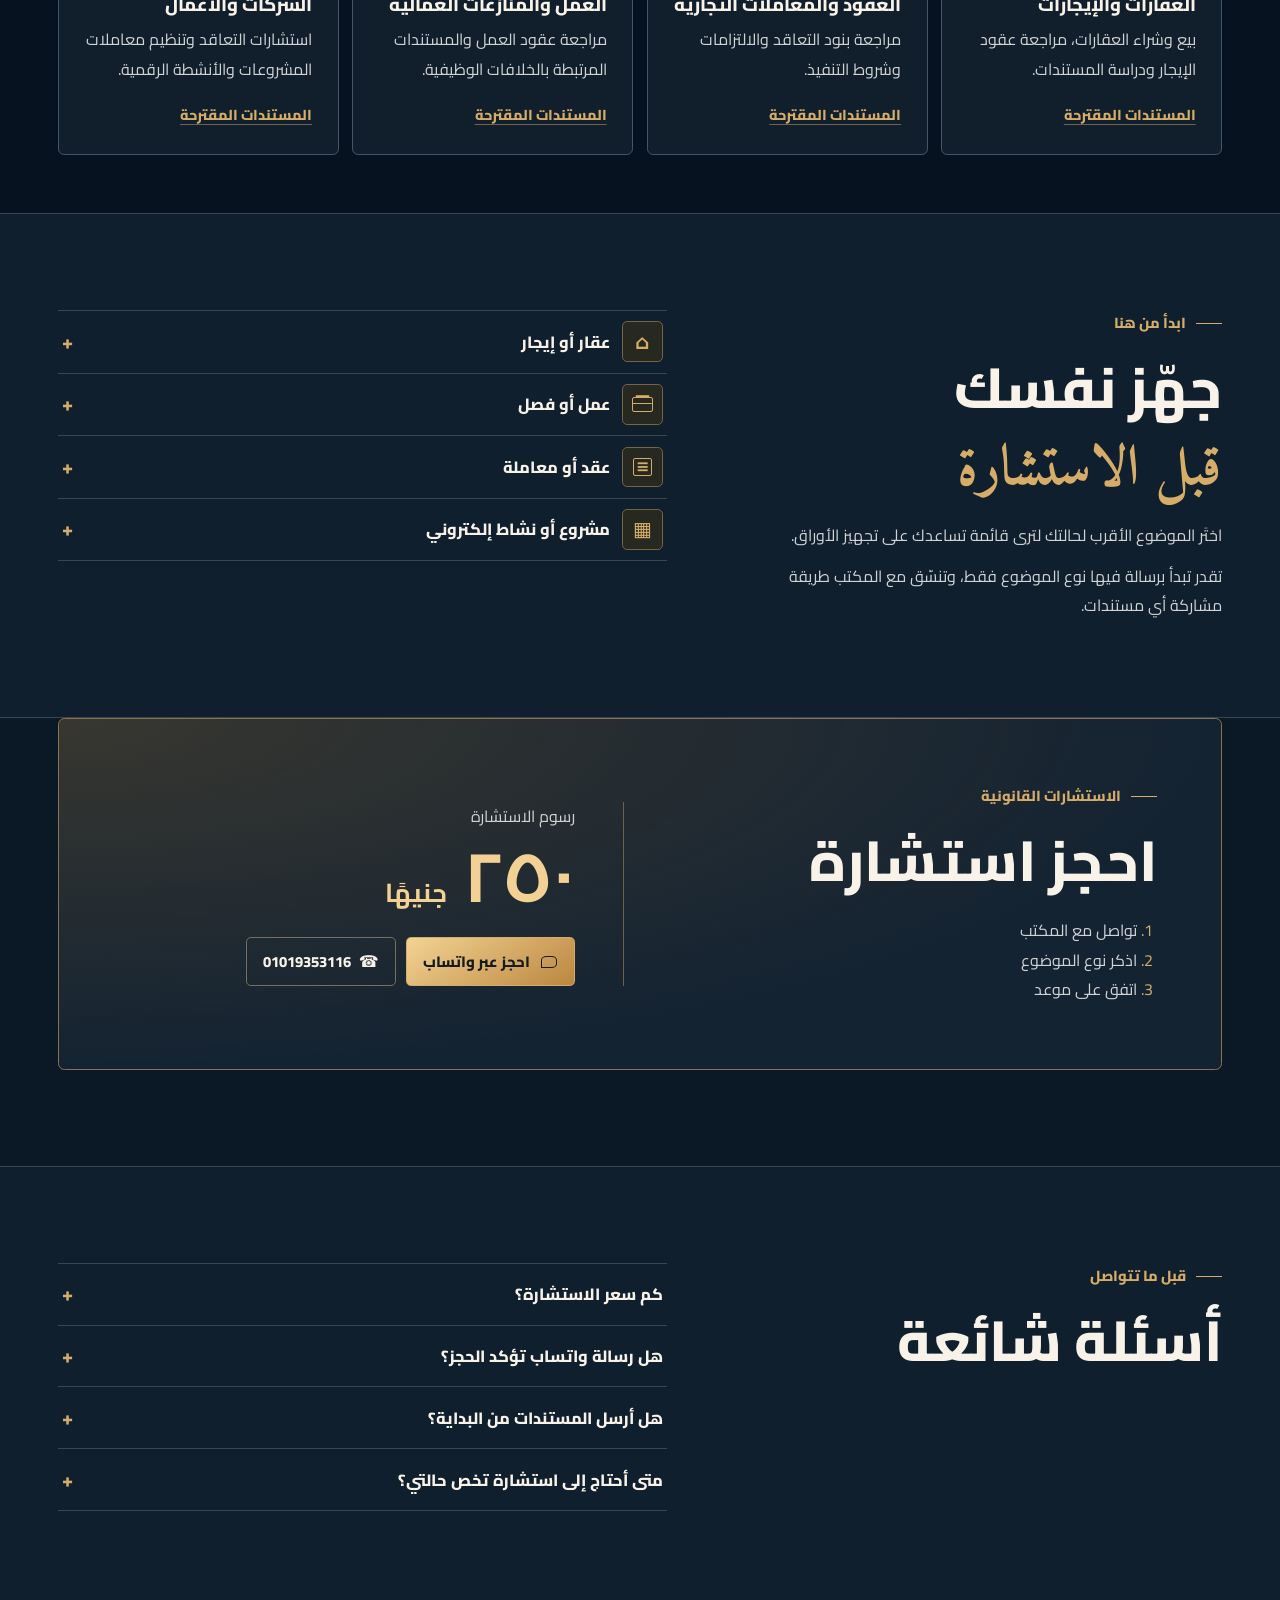
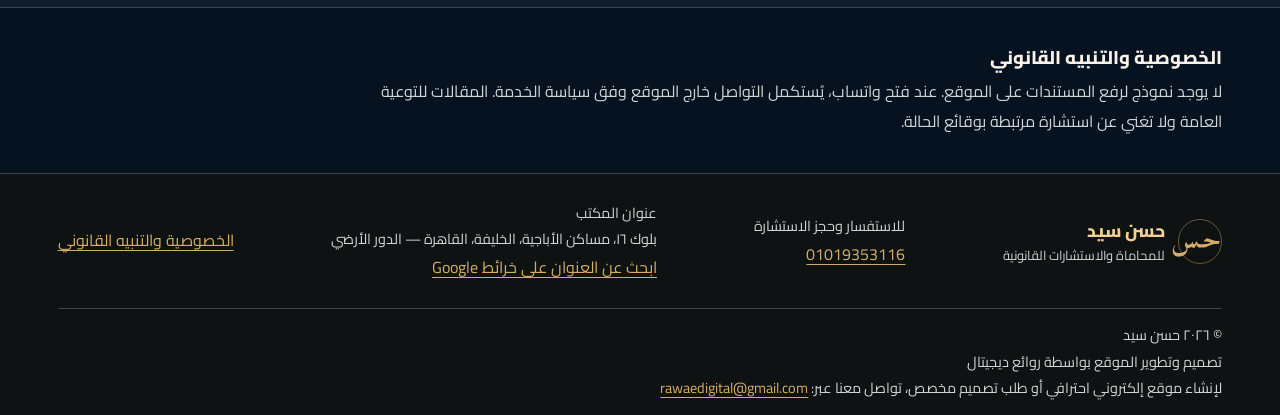
==== commit 00aaa3be: "Add attorney biography, office address and studio credit" ====
--- a/index.html
+++ b/index.html
@@ -40,7 +40,8 @@
     <div class="wrap about-layout">
       <div class="about-copy">
         <h2 id="about-title">عن الأستاذ حسن سيد</h2>
-        <p class="lede">محامٍ ومستشار قانوني. تبدأ الاستشارة بالاستماع إلى الوقائع ومراجعة المستندات، ثم نناقش معك الخيارات المتاحة قبل اتخاذ قرار.</p>
+        <p class="lede">الأستاذ حسن سيد محامٍ مقيد بجدول المحامين الابتدائي، يمارس مهنة المحاماة منذ عام ٢٠٢٠. يتعامل مع مختلف أنواع القضايا، ويقدم الاستشارات القانونية ومتابعة الإجراءات بحسب طبيعة كل ملف.</p>
+        <p>مواليد عام ١٩٩٥. يبدأ العمل بدراسة الوقائع والمستندات، وشرح الخيارات القانونية للعميل بوضوح، ثم متابعة الإجراءات اللازمة وفق ظروف القضية.</p>
         <nav class="about-links" aria-label="روابط المكتب">
           <a href="#booking"><span class="icon icon-chat" aria-hidden="true"></span>الاستشارات القانونية</a>
           <a href="#practice"><span class="icon icon-case" aria-hidden="true"></span>مجالات العمل</a>
@@ -133,9 +134,10 @@
   <div class="wrap footer-inner">
     <a class="brand" href="#top"><span class="brand-mark" aria-hidden="true">حـس</span><span><strong>حسن سيد</strong><small>للمحاماة والاستشارات القانونية</small></span></a>
     <div class="footer-contact"><span>للاستفسار وحجز الاستشارة</span><a href="tel:+201019353116"><bdi dir="ltr">01019353116</bdi></a></div>
+    <address class="footer-contact" style="font-style:normal"><span>عنوان المكتب</span><span>بلوك ١٦، مساكن الأباجية، الخليفة، القاهرة — الدور الأرضي</span><a href="https://www.google.com/maps/search/?api=1&query=%D8%A8%D9%84%D9%88%D9%83%2016%20%D9%85%D8%B3%D8%A7%D9%83%D9%86%20%D8%A7%D9%84%D8%A3%D8%A8%D8%A7%D8%AC%D9%8A%D8%A9%20%D8%A7%D9%84%D8%AE%D9%84%D9%8A%D9%81%D8%A9%20%D8%A7%D9%84%D9%82%D8%A7%D9%87%D8%B1%D8%A9" target="_blank" rel="noopener noreferrer">ابحث عن العنوان على خرائط Google</a></address>
     <a href="#privacy">الخصوصية والتنبيه القانوني</a>
   </div>
-  <div class="wrap copyright">© ٢٠٢٦ حسن سيد</div>
+  <div class="wrap copyright">© ٢٠٢٦ حسن سيد<br>تصميم وتطوير الموقع بواسطة روائع ديجيتال<br>لإنشاء موقع إلكتروني احترافي أو طلب تصميم مخصص، تواصل معنا عبر: <a href="mailto:rawaedigital@gmail.com">rawaedigital@gmail.com</a></div>
 </footer>
 </body>
 </html>
